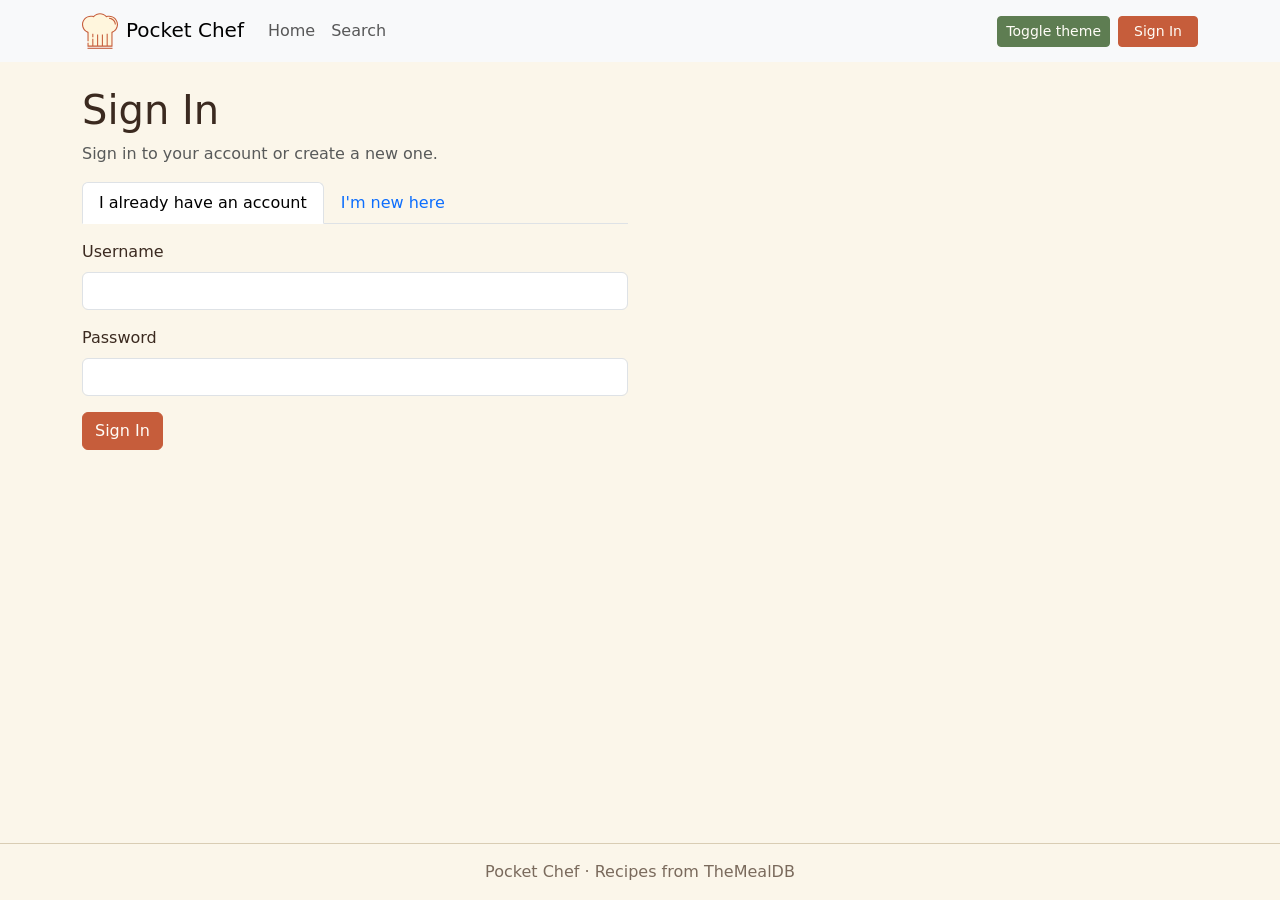
==== accesso.html @ c004d985 "Update accesso.html" ====
<!DOCTYPE html>
<html lang="en" data-bs-theme="light">

<head>
  <meta charset="UTF-8">
  <meta name="viewport" content="width=device-width, initial-scale=1">
  <title>Sign In · Pocket Chef</title>

  <script>
    try {
      var t = JSON.parse(localStorage.getItem("tema"));
      if (t === "dark" || t === "light"){
        document.documentElement.setAttribute("data-bs-theme", t);}
    } catch (e) { }
  </script>

  <link href="https://cdn.jsdelivr.net/npm/bootstrap@5.3.3/dist/css/bootstrap.min.css" rel="stylesheet">

  <link rel="stylesheet" href="css/stile.css">
  <link rel="icon" href="img/logo.svg" type="image/svg+xml">
</head>

<body class="d-flex flex-column min-vh-100">

  <header id="intestazione" class="sticky-top">
    <nav class="navbar navbar-expand-md bg-body-tertiary">
      <div class="container">

        <a class="navbar-brand" href="index.html">
          <img src="img/logo.svg" alt="" class="logo me-2">Pocket Chef
        </a>

        <button class="navbar-toggler" type="button" data-bs-toggle="collapse" data-bs-target="#menu-principale"
          aria-controls="menu-principale" aria-expanded="false" aria-label="Toggle navigation">
          <span class="navbar-toggler-icon"></span>
        </button>

        <div class="collapse navbar-collapse" id="menu-principale">
          <ul class="navbar-nav me-auto">
            <li class="nav-item">
              <a class="nav-link" id="link-home" href="index.html">Home</a>
            </li>
            <li class="nav-item">
              <a class="nav-link" id="link-cerca" href="cerca.html">Search</a>
            </li>
            <li class="nav-item d-none" id="voce-ricettario">
              <a class="nav-link" id="link-ricettario" href="ricettario.html">Cookbook</a>
            </li>
            <li class="nav-item d-none" id="voce-profilo">
              <a class="nav-link" id="link-profilo" href="profilo.html">Profile</a>
            </li>
          </ul>

          <div class="d-flex gap-2">
            <button class="btn btn-secondary btn-sm" id="bottone-tema" type="button">Toggle theme</button>
            <a class="btn btn-primary btn-sm" id="bottone-accedi" href="accesso.html">Sign In</a>
            <button class="btn btn-primary btn-sm d-none" id="bottone-esci" type="button">Logout</button>
          </div>
        </div>

      </div>
    </nav>
  </header>

  <main id="contenuto" class="container py-4 flex-grow-1">

    <h1>Sign In</h1>
    <p class="text-muted">Sign in to your account or create a new one.</p>

    <div class="row">
      <div class="col-md-8 col-lg-6">

        <ul class="nav nav-tabs mb-3" role="tablist">
          <li class="nav-item" role="presentation">
            <button class="nav-link active" id="tab-login" data-bs-toggle="tab" data-bs-target="#pannello-login"
              type="button" role="tab" aria-controls="pannello-login" aria-selected="true">I already have an account</button>
          </li>
          <li class="nav-item" role="presentation">
            <button class="nav-link" id="tab-registrazione" data-bs-toggle="tab"
              data-bs-target="#pannello-registrazione" type="button" role="tab"
              aria-controls="pannello-registrazione" aria-selected="false">I'm new here</button>
          </li>
        </ul>

        <div class="tab-content">

          <!-- Login -->
          <div class="tab-pane fade show active" id="pannello-login" role="tabpanel" aria-labelledby="tab-login">
            <form id="form-login" novalidate>
              <div class="mb-3">
                <label for="login-username" class="form-label">Username</label>
                <input type="text" class="form-control" id="login-username">
              </div>
              <div class="mb-3">
                <label for="login-password" class="form-label">Password</label>
                <input type="password" class="form-control" id="login-password">
              </div>
              <p class="text-danger d-none" id="errore-login" role="alert"></p>
              <button type="submit" class="btn btn-primary">Sign In</button>
            </form>
          </div>

          <!-- Registrazione -->
          <div class="tab-pane fade" id="pannello-registrazione" role="tabpanel"
            aria-labelledby="tab-registrazione">
            <form id="form-registrazione" novalidate>
              <div class="mb-3">
                <label for="reg-username" class="form-label">Username</label>
                <input type="text" class="form-control" id="reg-username">
              </div>
              <div class="mb-3">
                <label for="reg-email" class="form-label">Email</label>
                <input type="email" class="form-control" id="reg-email">
              </div>
              <div class="mb-3">
                <label for="reg-password" class="form-label">Password</label>
                <input type="password" class="form-control" id="reg-password">
              </div>
              <div class="mb-3">
                <label for="reg-piatto" class="form-label">Favorite dish</label>
                <input type="text" class="form-control" id="reg-piatto">
              </div>
              <p class="text-danger d-none" id="errore-registrazione" role="alert"></p>
              <button type="submit" class="btn btn-secondary">Register</button>
            </form>
          </div>

        </div>
      </div>
    </div>

  </main>

  <footer class="footer-pagina text-center py-3">
    Pocket Chef · Recipes from TheMealDB
  </footer>

  <script src="https://cdn.jsdelivr.net/npm/bootstrap@5.3.3/dist/js/bootstrap.bundle.min.js"></script>
  <script src="js/storage.js"></script>
  <script src="js/ui.js"></script>
  <script src="js/accesso.js"></script>
</body>

</html>
---- css/stile.css ----
/* Colori in variabili: ogni colore è scritto una volta sola */
:root {
  --sfondo: #FBF6EA;
  --carta: #FFFDF7;
  --testo: #3B2A20;
  --tenue: #7A6A5C;
  --terracotta: #C65D3B;
  --bordo: #D9CDB4;
  --salvia: #5E7D52;

}

/* Tema scuro: stesse variabili, valori diversi */
[data-bs-theme="dark"] {
  --sfondo: #1F1813;
  --carta: #2A221B;
  --testo: #F0E6D2;
  --tenue: #B5A793;
  --terracotta: #E07A57;
  --bordo: #4A3D31;
  --salvia: #8FAE80;
}

body {
  background-color: var(--sfondo);
  color: var(--testo);
}

a {
  color: var(--terracotta);
}

.text-muted {
  color: var(--tenue);
}

.logo {
  width: 36px;
  height: 36px;
}

.footer-pagina {
  border-top: 1px solid var(--bordo);
  color: var(--tenue);
}






/* Card ricetta "etichetta" */
.etichetta {
  background-color: var(--carta);
  border: 2px dashed var(--bordo);
  border-radius: 12px;
  overflow: hidden;
}

.etichetta img {
  width: 100%;
  height: 160px;
  object-fit: cover;
}

.etichetta .corpo {
  padding: 12px;
}

.etichetta .titolo {
  font-size: 1.1rem;
  margin: 0;
  color: var(--testo);
}

.btn-primary {
  background-color: var(--terracotta);
  border-color: var(--terracotta);
  color: var(--carta);
}

.btn.btn-primary:hover,
.btn.btn-primary:active,
.btn.btn-primary:disabled {
  background-color: var(--testo);
  border-color: var(--testo);
  color: var(--carta);
}

.btn-secondary {
  background-color: var(--salvia);
  border-color: var(--salvia);
  color: var(--carta);
}

.btn.btn-secondary:hover,
.btn.btn-secondary:active,
.btn.btn-secondary:disabled {
  background-color: var(--testo);
  border-color: var(--testo);
  color: var(--carta);
}



.progress-bar {
  background-color: var(--terracotta);
}

.navbar-nav .nav-link.active {
  color: var(--terracotta);
}

/*rendo i button di dimensioni fisse per evitare che si allarghi a cambio pagina tra utente registrato e non*/
.navbar .btn {
  min-width: 5rem;
}

html {
  overflow-y: scroll;
}

.procedimento {
  white-space: pre-line;
}
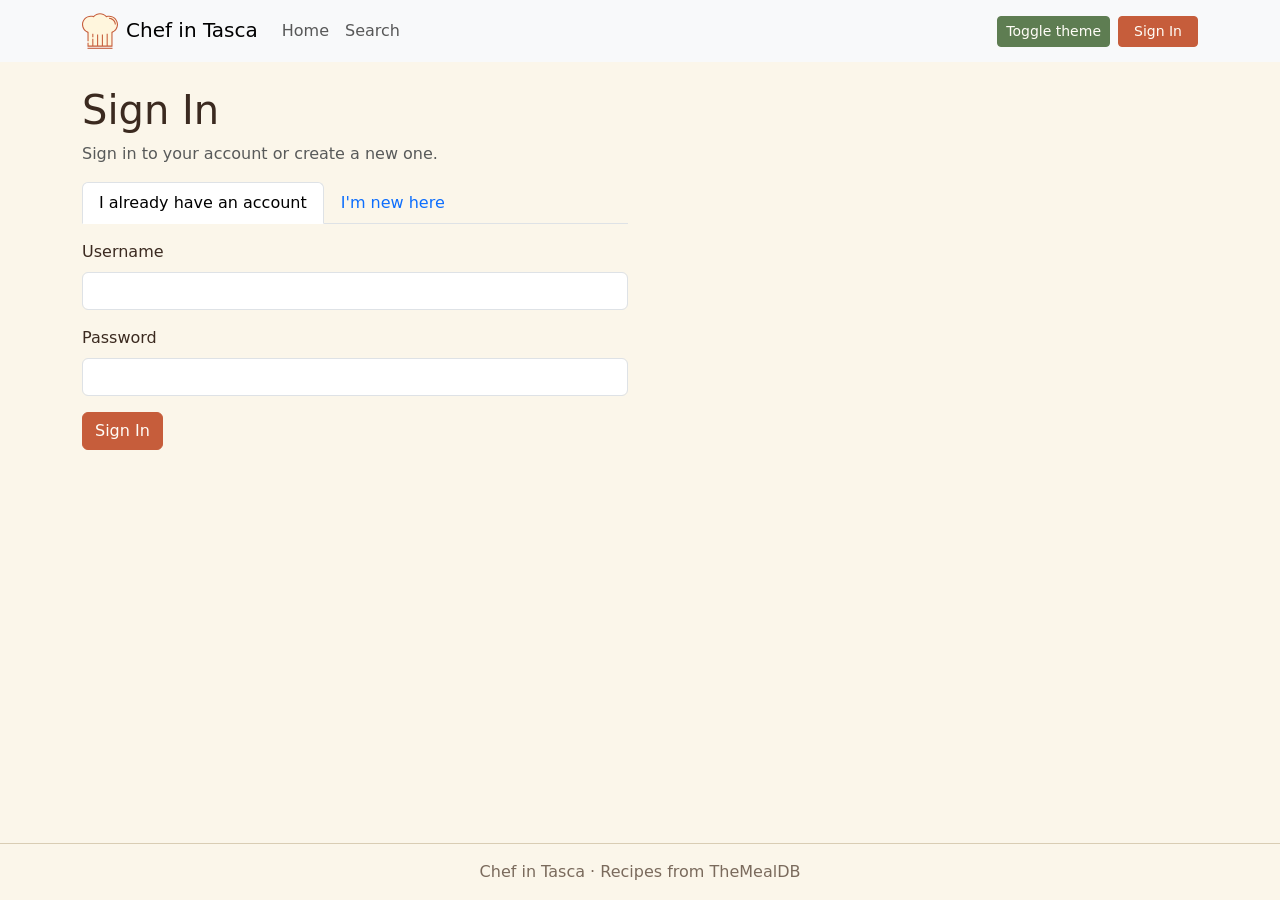
==== commit ab98d513: "Update accesso.html" ====
--- a/accesso.html
+++ b/accesso.html
@@ -27,8 +27,9 @@
       <div class="container">
 
         <a class="navbar-brand" href="index.html">
-          <img src="img/logo.svg" alt="" class="logo me-2">Pocket Chef
-        </a>
+  <img src="img/logo.svg" alt="" class="logo me-2"><span translate="no" class="notranslate">Chef in Tasca</span>
+</a>
+
 
         <button class="navbar-toggler" type="button" data-bs-toggle="collapse" data-bs-target="#menu-principale"
           aria-controls="menu-principale" aria-expanded="false" aria-label="Toggle navigation">
@@ -132,8 +133,9 @@
   </main>
 
   <footer class="footer-pagina text-center py-3">
-    Pocket Chef · Recipes from TheMealDB
-  </footer>
+  <span translate="no" class="notranslate">Chef in Tasca</span> · Recipes from TheMealDB
+</footer>
+
 
   <script src="https://cdn.jsdelivr.net/npm/bootstrap@5.3.3/dist/js/bootstrap.bundle.min.js"></script>
   <script src="js/storage.js"></script>
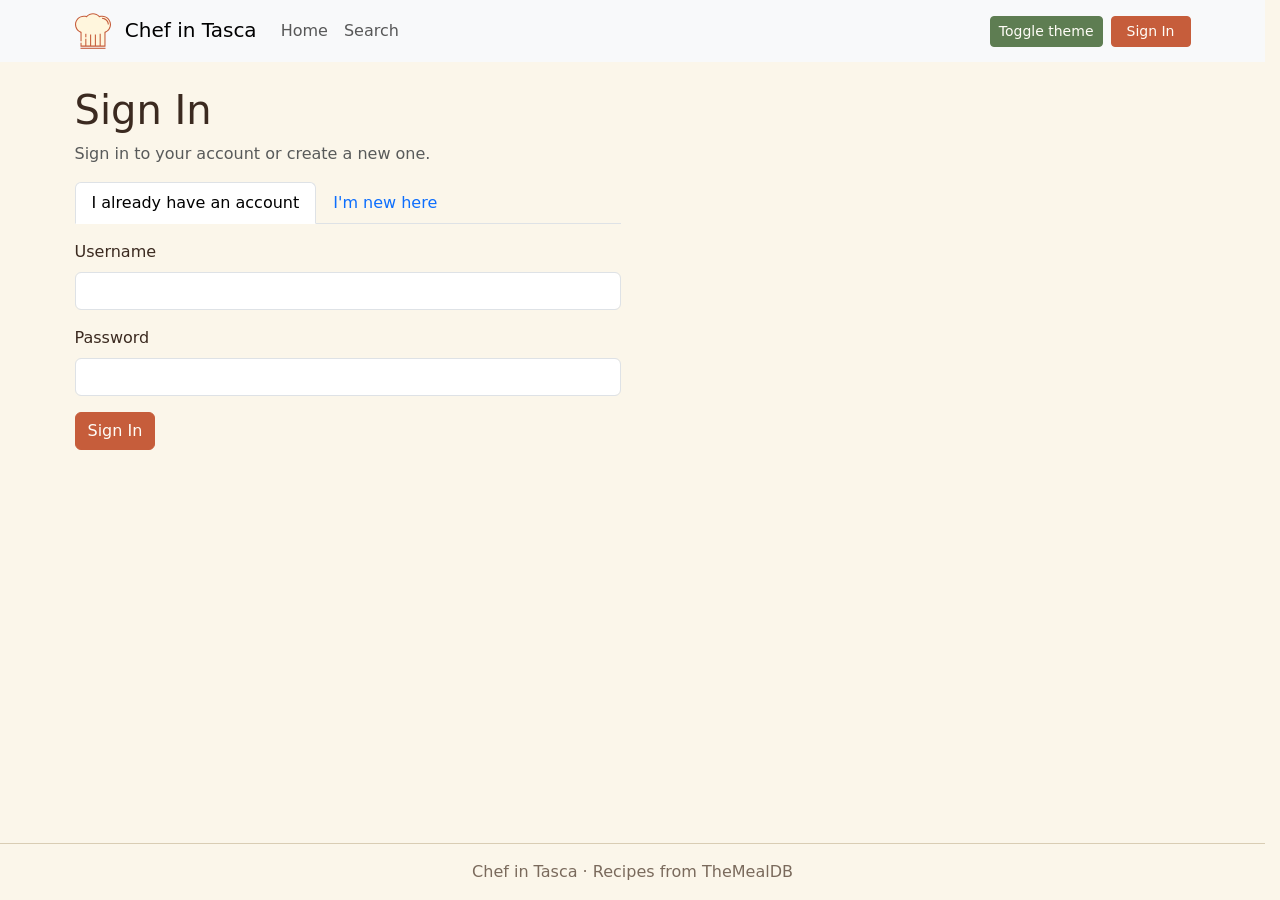
==== commit a30ebf2f: "Add files via upload" ====
--- a/accesso.html
+++ b/accesso.html
@@ -1,16 +1,18 @@
 <!DOCTYPE html>
+
 <html lang="en" data-bs-theme="light">
 
 <head>
   <meta charset="UTF-8">
   <meta name="viewport" content="width=device-width, initial-scale=1">
-  <title>Sign In · Pocket Chef</title>
+  <title>Sign In · Chef in Tasca</title>
 
   <script>
     try {
       var t = JSON.parse(localStorage.getItem("tema"));
-      if (t === "dark" || t === "light"){
-        document.documentElement.setAttribute("data-bs-theme", t);}
+      if (t === "dark" || t === "light") {
+        document.documentElement.setAttribute("data-bs-theme", t);
+      }
     } catch (e) { }
   </script>
 
@@ -21,15 +23,14 @@
 </head>
 
 <body class="d-flex flex-column min-vh-100">
-
   <header id="intestazione" class="sticky-top">
     <nav class="navbar navbar-expand-md bg-body-tertiary">
       <div class="container">
 
         <a class="navbar-brand" href="index.html">
-  <img src="img/logo.svg" alt="" class="logo me-2"><span translate="no" class="notranslate">Chef in Tasca</span>
-</a>
-
+          <img src="img/logo.svg" alt="logo" class="logo me-2">
+          <span translate="no">Chef in Tasca</span>
+        </a>
 
         <button class="navbar-toggler" type="button" data-bs-toggle="collapse" data-bs-target="#menu-principale"
           aria-controls="menu-principale" aria-expanded="false" aria-label="Toggle navigation">
@@ -62,39 +63,36 @@
       </div>
     </nav>
   </header>
-
   <main id="contenuto" class="container py-4 flex-grow-1">
-
     <h1>Sign In</h1>
     <p class="text-muted">Sign in to your account or create a new one.</p>
 
     <div class="row">
       <div class="col-md-8 col-lg-6">
-
         <ul class="nav nav-tabs mb-3" role="tablist">
           <li class="nav-item" role="presentation">
             <button class="nav-link active" id="tab-login" data-bs-toggle="tab" data-bs-target="#pannello-login"
-              type="button" role="tab" aria-controls="pannello-login" aria-selected="true">I already have an account</button>
+              type="button" role="tab" aria-controls="pannello-login" aria-selected="true">I already have an
+              account</button>
           </li>
           <li class="nav-item" role="presentation">
             <button class="nav-link" id="tab-registrazione" data-bs-toggle="tab"
-              data-bs-target="#pannello-registrazione" type="button" role="tab"
-              aria-controls="pannello-registrazione" aria-selected="false">I'm new here</button>
+              data-bs-target="#pannello-registrazione" type="button" role="tab" aria-controls="pannello-registrazione"
+              aria-selected="false">I'm new here</button>
           </li>
         </ul>
 
         <div class="tab-content">
-
           <!-- Login -->
           <div class="tab-pane fade show active" id="pannello-login" role="tabpanel" aria-labelledby="tab-login">
             <form id="form-login" novalidate>
               <div class="mb-3">
                 <label for="login-username" class="form-label">Username</label>
-                <input type="text" class="form-control" id="login-username">
+                <input type="text" class="form-control" id="login-username" autocomplete="username">
               </div>
               <div class="mb-3">
                 <label for="login-password" class="form-label">Password</label>
-                <input type="password" class="form-control" id="login-password">
+                <input type="password" class="form-control" id="login-password" autocomplete="current-password">
               </div>
               <p class="text-danger d-none" id="errore-login" role="alert"></p>
               <button type="submit" class="btn btn-primary">Sign In</button>
@@ -102,20 +100,23 @@
           </div>
 
           <!-- Registrazione -->
-          <div class="tab-pane fade" id="pannello-registrazione" role="tabpanel"
-            aria-labelledby="tab-registrazione">
+          <div class="tab-pane fade" id="pannello-registrazione" role="tabpanel" aria-labelledby="tab-registrazione">
             <form id="form-registrazione" novalidate>
               <div class="mb-3">
                 <label for="reg-username" class="form-label">Username</label>
-                <input type="text" class="form-control" id="reg-username">
+                <input type="text" class="form-control" id="reg-username" autocomplete="username">
               </div>
               <div class="mb-3">
                 <label for="reg-email" class="form-label">Email</label>
-                <input type="email" class="form-control" id="reg-email">
+                <input type="email" class="form-control" id="reg-email" autocomplete="email">
               </div>
               <div class="mb-3">
                 <label for="reg-password" class="form-label">Password</label>
-                <input type="password" class="form-control" id="reg-password">
+                <input type="password" class="form-control" id="reg-password" autocomplete="new-password">
+              </div>
+              <div class="mb-3">
+                <label for="reg-passwordConf" class="form-label">Confirm password</label>
+                <input type="password" class="form-control" id="reg-passwordConf" autocomplete="new-password">
               </div>
               <div class="mb-3">
                 <label for="reg-piatto" class="form-label">Favorite dish</label>
@@ -133,8 +134,8 @@
   </main>
 
   <footer class="footer-pagina text-center py-3">
-  <span translate="no" class="notranslate">Chef in Tasca</span> · Recipes from TheMealDB
-</footer>
+    <span translate="no">Chef in Tasca</span> · Recipes from TheMealDB
+  </footer>
 
 
   <script src="https://cdn.jsdelivr.net/npm/bootstrap@5.3.3/dist/js/bootstrap.bundle.min.js"></script>
@@ -143,4 +144,4 @@
   <script src="js/accesso.js"></script>
 </body>
 
-</html>
+</html>
--- a/css/stile.css
+++ b/css/stile.css
@@ -19,6 +19,10 @@
   --terracotta: #E07A57;
   --bordo: #4A3D31;
   --salvia: #8FAE80;
+}
+
+html {
+  scrollbar-gutter:stable;
 }
 
 body {
@@ -44,11 +48,6 @@
   color: var(--tenue);
 }
 
-
-
-
-
-
 /* Card ricetta "etichetta" */
 .etichetta {
   background-color: var(--carta);
@@ -71,6 +70,10 @@
   font-size: 1.1rem;
   margin: 0;
   color: var(--testo);
+}
+
+.procedimento {
+  white-space: pre-line;
 }
 
 .btn-primary {
@@ -101,8 +104,6 @@
   color: var(--carta);
 }
 
-
-
 .progress-bar {
   background-color: var(--terracotta);
 }
@@ -115,11 +116,3 @@
 .navbar .btn {
   min-width: 5rem;
 }
-
-html {
-  overflow-y: scroll;
-}
-
-.procedimento {
-  white-space: pre-line;
-}
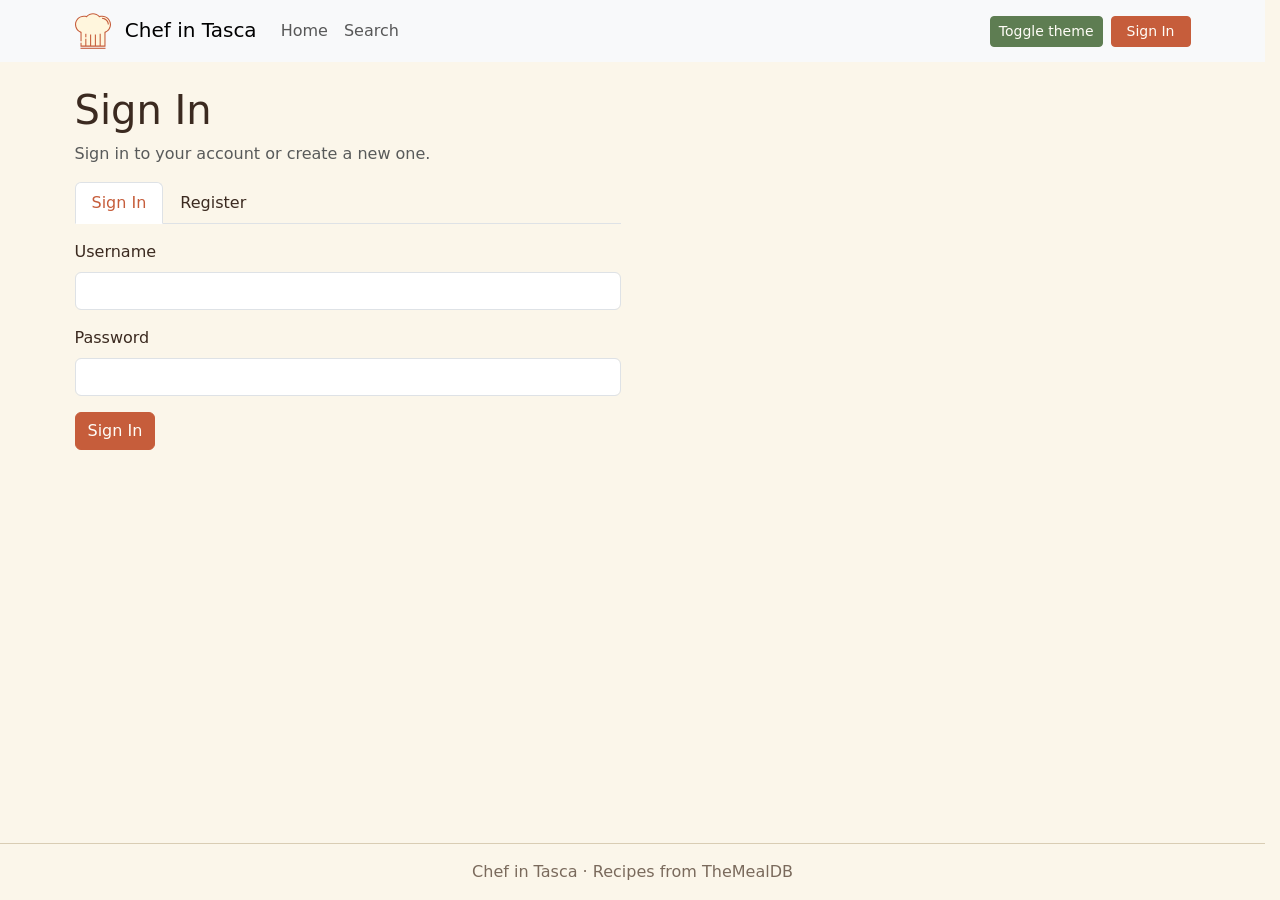
==== commit 67baed4e: "Update accesso.html" ====
--- a/accesso.html
+++ b/accesso.html
@@ -72,13 +72,12 @@
         <ul class="nav nav-tabs mb-3" role="tablist">
           <li class="nav-item" role="presentation">
             <button class="nav-link active" id="tab-login" data-bs-toggle="tab" data-bs-target="#pannello-login"
-              type="button" role="tab" aria-controls="pannello-login" aria-selected="true">I already have an
-              account</button>
+              type="button" role="tab" aria-controls="pannello-login" aria-selected="true">Sign In</button>
           </li>
           <li class="nav-item" role="presentation">
             <button class="nav-link" id="tab-registrazione" data-bs-toggle="tab"
               data-bs-target="#pannello-registrazione" type="button" role="tab" aria-controls="pannello-registrazione"
-              aria-selected="false">I'm new here</button>
+              aria-selected="false">Register</button>
           </li>
         </ul>
 
@@ -144,4 +143,4 @@
   <script src="js/accesso.js"></script>
 </body>
 
-</html>+</html>
--- a/css/stile.css
+++ b/css/stile.css
@@ -1,4 +1,3 @@
-/* Colori in variabili: ogni colore è scritto una volta sola */
 :root {
   --sfondo: #FBF6EA;
   --carta: #FFFDF7;
@@ -10,7 +9,6 @@
 
 }
 
-/* Tema scuro: stesse variabili, valori diversi */
 [data-bs-theme="dark"] {
   --sfondo: #1F1813;
   --carta: #2A221B;
@@ -22,7 +20,7 @@
 }
 
 html {
-  scrollbar-gutter:stable;
+  scrollbar-gutter: stable;  /*riserva lo spazio per la barra verticale*/
 }
 
 body {
@@ -76,6 +74,7 @@
   white-space: pre-line;
 }
 
+/*classi bootstrap modificate*/
 .btn-primary {
   background-color: var(--terracotta);
   border-color: var(--terracotta);
@@ -112,7 +111,14 @@
   color: var(--terracotta);
 }
 
-/*rendo i button di dimensioni fisse per evitare che si allarghi a cambio pagina tra utente registrato e non*/
 .navbar .btn {
   min-width: 5rem;
 }
+
+.nav-tabs .nav-link.active {
+  color: var(--terracotta);
+}
+
+.nav-tabs .nav-link {
+  color: var(--testo);
+}
